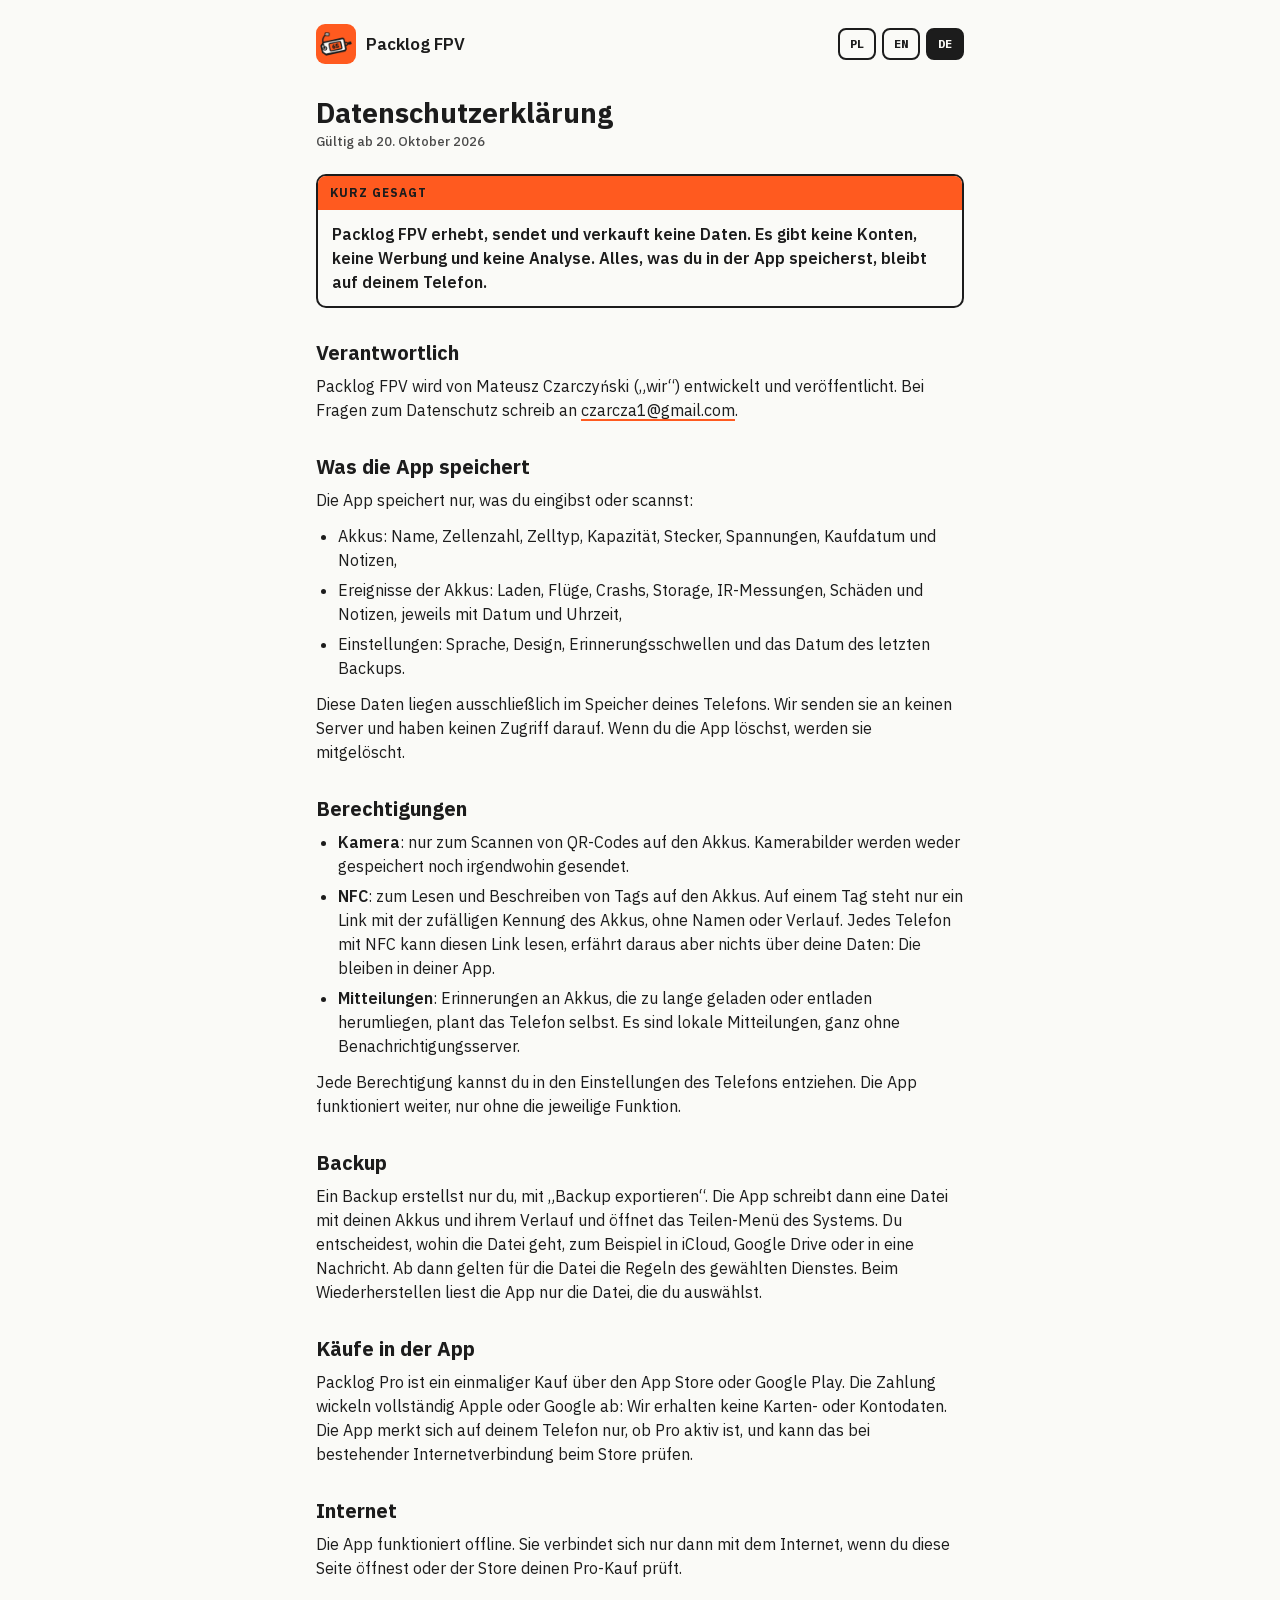
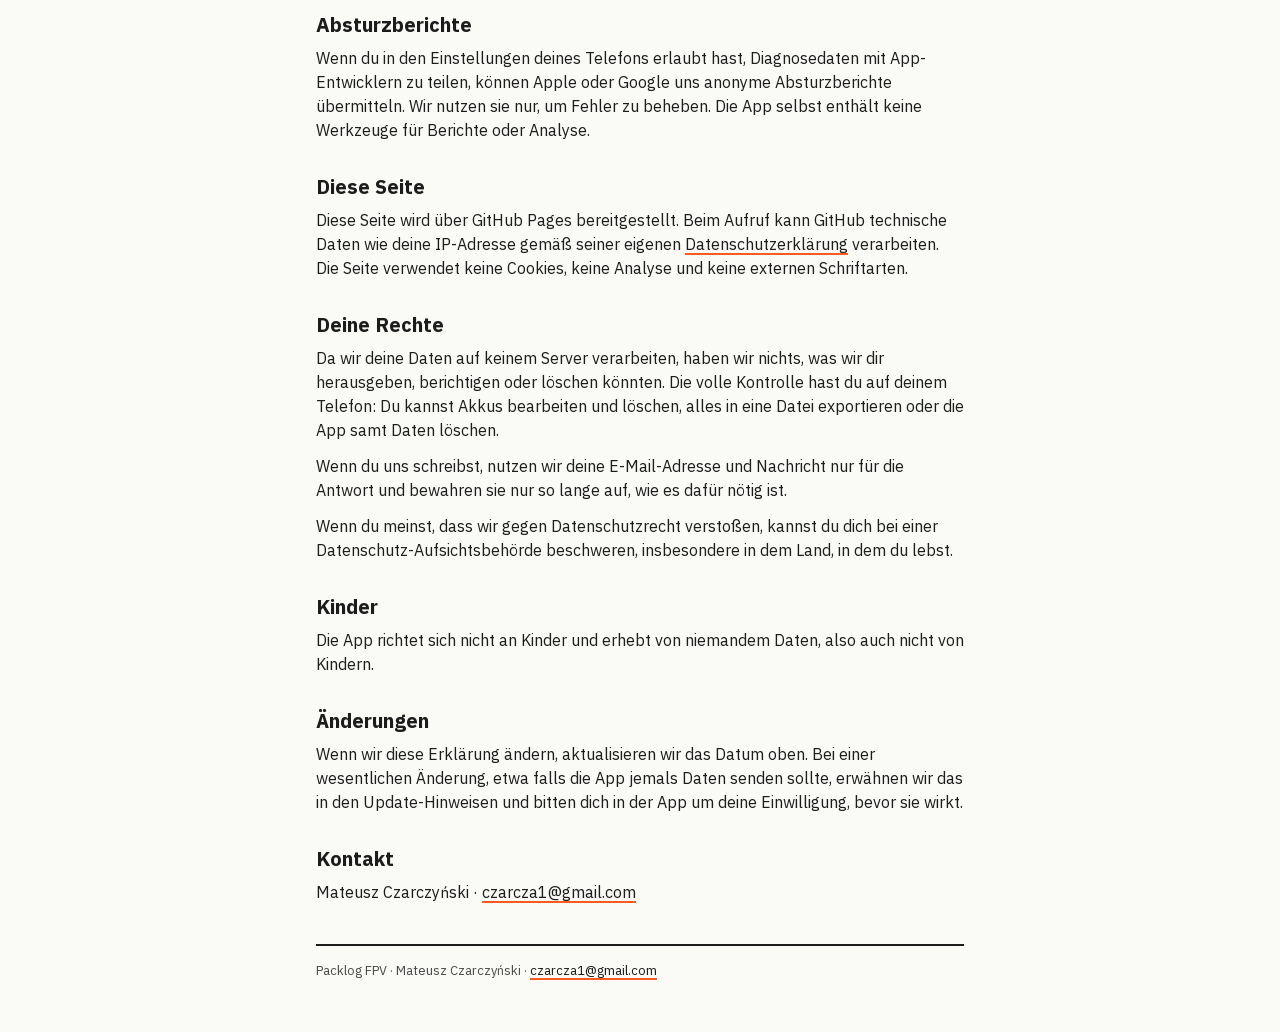
==== privacy/de/index.html @ f6e9d68c "feat: privacy policy in pl, en and de Co-Authored-By: Claude Opus 5.5 <noreply@anthropic.com>" ====
<!doctype html>
<html lang="de">
<head>
<meta charset="utf-8">
<meta name="viewport" content="width=device-width, initial-scale=1">
<meta name="color-scheme" content="light dark">
<title>Datenschutzerklärung · Packlog FPV</title>
<meta name="description" content="Datenschutzerklärung von Packlog FPV: Deine Daten bleiben auf deinem Telefon.">
<link rel="icon" type="image/png" href="../../assets/icon-64.png">
<link rel="apple-touch-icon" href="../../assets/icon-192.png">
<link rel="stylesheet" href="../../assets/style.css">
<link rel="canonical" href="https://czarczynski.github.io/packlog-fpv-site/privacy/de/"><link rel="alternate" hreflang="pl" href="https://czarczynski.github.io/packlog-fpv-site/privacy/pl/"><link rel="alternate" hreflang="en" href="https://czarczynski.github.io/packlog-fpv-site/privacy/en/"><link rel="alternate" hreflang="de" href="https://czarczynski.github.io/packlog-fpv-site/privacy/de/"><link rel="alternate" hreflang="x-default" href="https://czarczynski.github.io/packlog-fpv-site/privacy/">
</head>
<body>
<main class="page">
<header class="top"><a class="brand" href="../../"><img src="../../assets/icon-192.png" alt="">Packlog FPV</a><nav class="langs" aria-label="Language"><a href="../pl/" hreflang="pl" lang="pl">PL</a><a href="../en/" hreflang="en" lang="en">EN</a><span aria-current="page">DE</span></nav></header>
<h1>Datenschutzerklärung</h1>
<p class="meta">Gültig ab 20. Oktober 2026</p>
<div class="summary"><div class="bar">Kurz gesagt</div><p>Packlog FPV erhebt, sendet und verkauft keine Daten. Es gibt keine Konten, keine Werbung und keine Analyse. Alles, was du in der App speicherst, bleibt auf deinem Telefon.</p></div>
<section>
<h2>Verantwortlich</h2>
<p>Packlog FPV wird von Mateusz Czarczyński („wir“) entwickelt und veröffentlicht. Bei Fragen zum Datenschutz schreib an <a href="mailto:czarcza1@gmail.com">czarcza1@gmail.com</a>.</p>
</section>
<section>
<h2>Was die App speichert</h2>
<p>Die App speichert nur, was du eingibst oder scannst:</p><ul><li>Akkus: Name, Zellenzahl, Zelltyp, Kapazität, Stecker, Spannungen, Kaufdatum und Notizen,</li><li>Ereignisse der Akkus: Laden, Flüge, Crashs, Storage, IR-Messungen, Schäden und Notizen, jeweils mit Datum und Uhrzeit,</li><li>Einstellungen: Sprache, Design, Erinnerungsschwellen und das Datum des letzten Backups.</li></ul><p>Diese Daten liegen ausschließlich im Speicher deines Telefons. Wir senden sie an keinen Server und haben keinen Zugriff darauf. Wenn du die App löschst, werden sie mitgelöscht.</p>
</section>
<section>
<h2>Berechtigungen</h2>
<ul><li><strong>Kamera</strong>: nur zum Scannen von QR-Codes auf den Akkus. Kamerabilder werden weder gespeichert noch irgendwohin gesendet.</li><li><strong>NFC</strong>: zum Lesen und Beschreiben von Tags auf den Akkus. Auf einem Tag steht nur ein Link mit der zufälligen Kennung des Akkus, ohne Namen oder Verlauf. Jedes Telefon mit NFC kann diesen Link lesen, erfährt daraus aber nichts über deine Daten: Die bleiben in deiner App.</li><li><strong>Mitteilungen</strong>: Erinnerungen an Akkus, die zu lange geladen oder entladen herumliegen, plant das Telefon selbst. Es sind lokale Mitteilungen, ganz ohne Benachrichtigungsserver.</li></ul><p>Jede Berechtigung kannst du in den Einstellungen des Telefons entziehen. Die App funktioniert weiter, nur ohne die jeweilige Funktion.</p>
</section>
<section>
<h2>Backup</h2>
<p>Ein Backup erstellst nur du, mit „Backup exportieren“. Die App schreibt dann eine Datei mit deinen Akkus und ihrem Verlauf und öffnet das Teilen-Menü des Systems. Du entscheidest, wohin die Datei geht, zum Beispiel in iCloud, Google Drive oder in eine Nachricht. Ab dann gelten für die Datei die Regeln des gewählten Dienstes. Beim Wiederherstellen liest die App nur die Datei, die du auswählst.</p>
</section>
<section>
<h2>Käufe in der App</h2>
<p>Packlog Pro ist ein einmaliger Kauf über den App Store oder Google Play. Die Zahlung wickeln vollständig Apple oder Google ab: Wir erhalten keine Karten- oder Kontodaten. Die App merkt sich auf deinem Telefon nur, ob Pro aktiv ist, und kann das bei bestehender Internetverbindung beim Store prüfen.</p>
</section>
<section>
<h2>Internet</h2>
<p>Die App funktioniert offline. Sie verbindet sich nur dann mit dem Internet, wenn du diese Seite öffnest oder der Store deinen Pro-Kauf prüft.</p>
</section>
<section>
<h2>Absturzberichte</h2>
<p>Wenn du in den Einstellungen deines Telefons erlaubt hast, Diagnosedaten mit App-Entwicklern zu teilen, können Apple oder Google uns anonyme Absturzberichte übermitteln. Wir nutzen sie nur, um Fehler zu beheben. Die App selbst enthält keine Werkzeuge für Berichte oder Analyse.</p>
</section>
<section>
<h2>Diese Seite</h2>
<p>Diese Seite wird über GitHub Pages bereitgestellt. Beim Aufruf kann GitHub technische Daten wie deine IP-Adresse gemäß seiner eigenen <a href="https://docs.github.com/site-policy/privacy-policies/github-general-privacy-statement">Datenschutzerklärung</a> verarbeiten. Die Seite verwendet keine Cookies, keine Analyse und keine externen Schriftarten.</p>
</section>
<section>
<h2>Deine Rechte</h2>
<p>Da wir deine Daten auf keinem Server verarbeiten, haben wir nichts, was wir dir herausgeben, berichtigen oder löschen könnten. Die volle Kontrolle hast du auf deinem Telefon: Du kannst Akkus bearbeiten und löschen, alles in eine Datei exportieren oder die App samt Daten löschen.</p><p>Wenn du uns schreibst, nutzen wir deine E-Mail-Adresse und Nachricht nur für die Antwort und bewahren sie nur so lange auf, wie es dafür nötig ist.</p><p>Wenn du meinst, dass wir gegen Datenschutzrecht verstoßen, kannst du dich bei einer Datenschutz-Aufsichtsbehörde beschweren, insbesondere in dem Land, in dem du lebst.</p>
</section>
<section>
<h2>Kinder</h2>
<p>Die App richtet sich nicht an Kinder und erhebt von niemandem Daten, also auch nicht von Kindern.</p>
</section>
<section>
<h2>Änderungen</h2>
<p>Wenn wir diese Erklärung ändern, aktualisieren wir das Datum oben. Bei einer wesentlichen Änderung, etwa falls die App jemals Daten senden sollte, erwähnen wir das in den Update-Hinweisen und bitten dich in der App um deine Einwilligung, bevor sie wirkt.</p>
</section>
<section>
<h2>Kontakt</h2>
<p>Mateusz Czarczyński · <a href="mailto:czarcza1@gmail.com">czarcza1@gmail.com</a></p>
</section>
<footer><p>Packlog FPV · Mateusz Czarczyński · <a href="mailto:czarcza1@gmail.com">czarcza1@gmail.com</a></p></footer>
</main>
</body>
</html>
---- assets/style.css ----
@import url(fonts.css);

:root {
	color-scheme: light dark;
	--bg: #FAFAF7;
	--surface: #FFFFFF;
	--muted: #F0F0EE;
	--text: #1C1C1C;
	--light: #4A4A4A;
	--border: #1C1C1C;
	--primary: #FF5A1F;
	--on-primary: #1C1C1C;
	--on-secondary: #FFFFFF;
}

@media (prefers-color-scheme: dark) {
	:root {
		--bg: #121212;
		--surface: #1C1C1C;
		--muted: #2A2A2A;
		--text: #F2F2EF;
		--light: #B5B5B0;
		--border: #E6E6E3;
		--on-primary: #141414;
		--on-secondary: #141414;
	}
}

* { box-sizing: border-box; }

body {
	margin: 0;
	background: var(--bg);
	color: var(--text);
	font-family: 'IBM Plex Sans', system-ui, -apple-system, sans-serif;
	font-size: 16px;
	line-height: 24px;
	-webkit-text-size-adjust: 100%;
}

.page { max-width: 680px; margin: 0 auto; padding: 24px 16px 48px; }

.top { display: flex; align-items: center; justify-content: space-between; gap: 12px; flex-wrap: wrap; }
.brand { display: inline-flex; align-items: center; gap: 10px; color: var(--text); text-decoration: none; font-size: 17px; line-height: 22px; font-weight: 600; }
.brand img { width: 40px; height: 40px; border-radius: 9px; }

.langs { display: flex; gap: 6px; }
.langs a, .langs span {
	display: inline-flex; align-items: center; height: 32px; padding: 0 10px; border: 2px solid var(--border); border-radius: 8px;
	font-family: 'IBM Plex Mono', ui-monospace, monospace; font-size: 12px; line-height: 16px; font-weight: 700; color: var(--text); text-decoration: none;
}
.langs span { background: var(--text); color: var(--bg); }

h1 { margin: 32px 0 4px; font-size: 28px; line-height: 34px; font-weight: 700; }
h2 { margin: 32px 0 8px; font-size: 20px; line-height: 26px; font-weight: 700; }
.meta { margin: 0; font-size: 13px; line-height: 16px; font-weight: 500; color: var(--light); }

.summary { margin: 24px 0 0; border: 2px solid var(--border); border-radius: 10px; overflow: hidden; }
.summary .bar {
	padding: 9px 12px; background: var(--primary); color: var(--on-primary);
	font-size: 12px; line-height: 16px; font-weight: 700; letter-spacing: 0.96px; text-transform: uppercase;
}
.summary p { margin: 0; padding: 12px 14px; font-weight: 600; }

p { margin: 0 0 12px; }
ul { margin: 0 0 12px; padding-left: 22px; }
li { margin: 0 0 6px; }
strong { font-weight: 600; }
a { color: var(--text); text-decoration-color: var(--primary); text-decoration-thickness: 2px; text-underline-offset: 3px; }

.links { display: flex; flex-direction: column; gap: 8px; margin: 24px 0 0; padding: 0; list-style: none; }
.links a {
	display: flex; align-items: center; justify-content: space-between; min-height: 56px; padding: 8px 14px;
	border: 2px solid var(--border); border-radius: 10px; text-decoration: none; font-weight: 600;
}
.links a span { font-family: 'IBM Plex Mono', ui-monospace, monospace; font-size: 12px; font-weight: 700; color: var(--light); }

.hero { display: flex; flex-direction: column; align-items: flex-start; gap: 12px; margin-top: 32px; }
.hero img { width: 96px; height: 96px; border-radius: 22px; }
.hero p { margin: 0; color: var(--light); }

footer { margin-top: 40px; padding-top: 16px; border-top: 2px solid var(--border); font-size: 13px; line-height: 18px; color: var(--light); }
footer p { margin: 0 0 4px; }
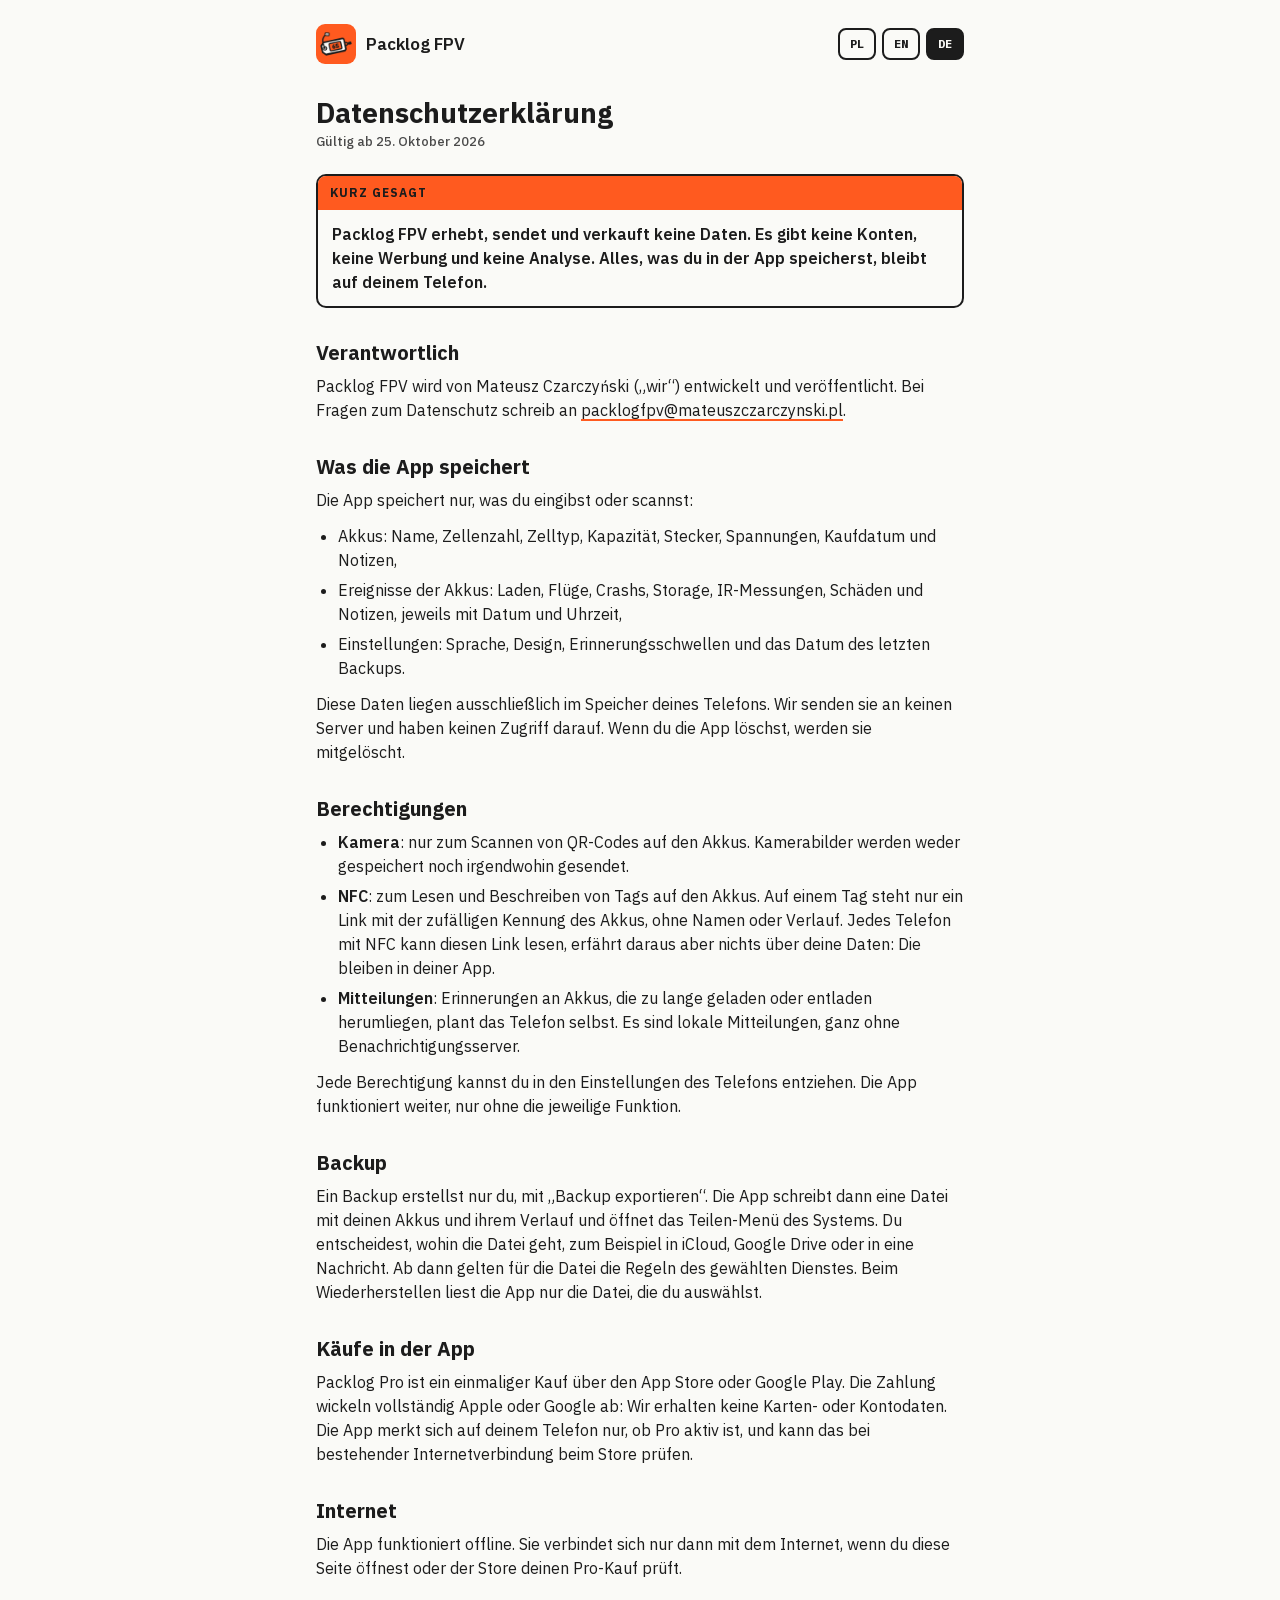
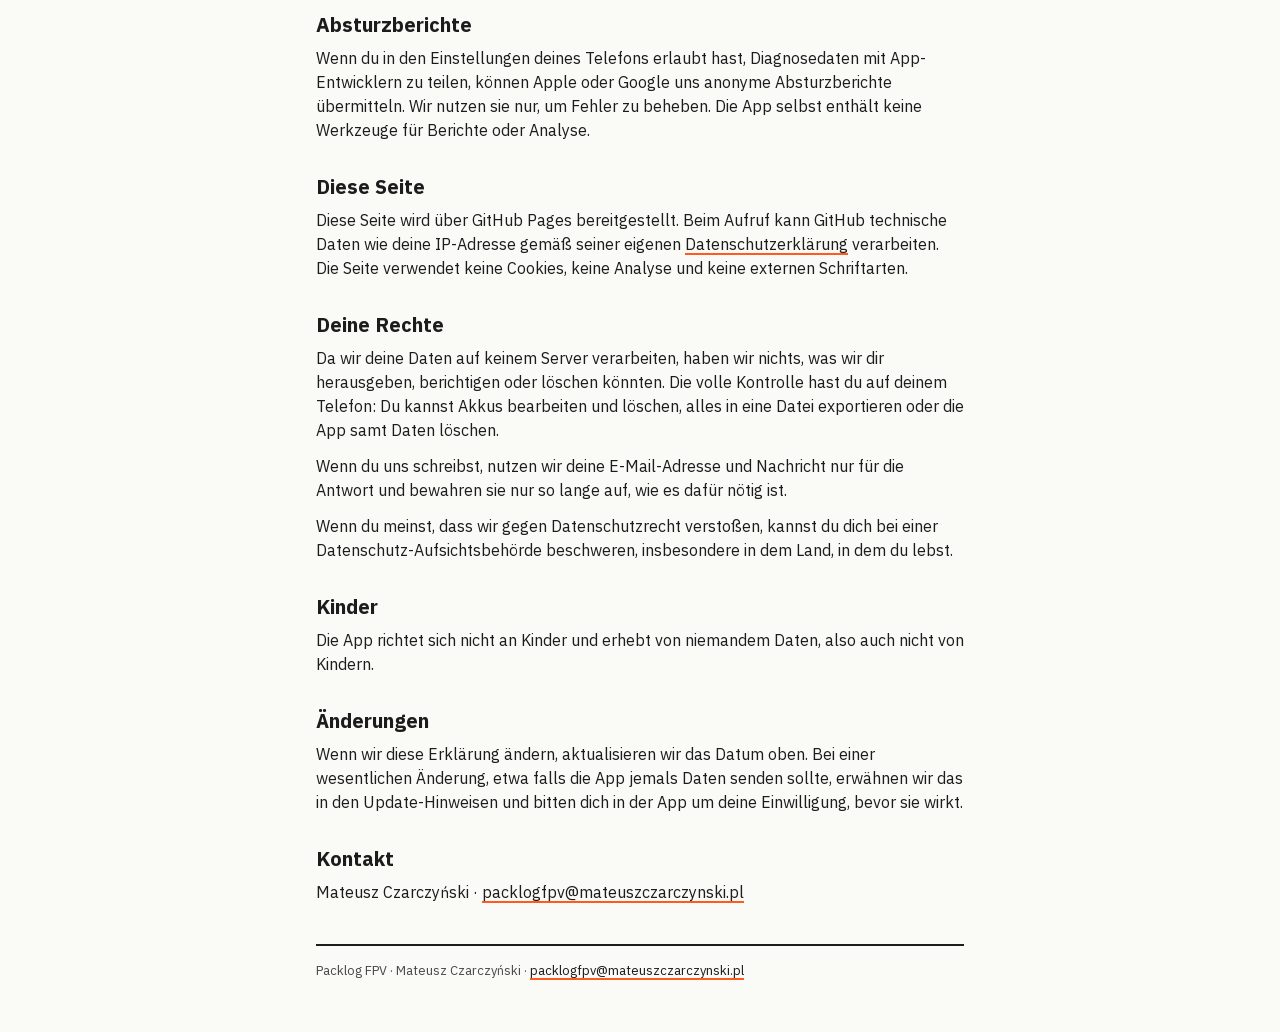
==== commit 9578a8f2: "feat: support page and the app's own contact address Co-Authored-By: Claude Opus 5.5 <noreply@anthro" ====
--- a/privacy/de/index.html
+++ b/privacy/de/index.html
@@ -15,11 +15,11 @@
 <main class="page">
 <header class="top"><a class="brand" href="../../"><img src="../../assets/icon-192.png" alt="">Packlog FPV</a><nav class="langs" aria-label="Language"><a href="../pl/" hreflang="pl" lang="pl">PL</a><a href="../en/" hreflang="en" lang="en">EN</a><span aria-current="page">DE</span></nav></header>
 <h1>Datenschutzerklärung</h1>
-<p class="meta">Gültig ab 20. Oktober 2026</p>
+<p class="meta">Gültig ab 25. Oktober 2026</p>
 <div class="summary"><div class="bar">Kurz gesagt</div><p>Packlog FPV erhebt, sendet und verkauft keine Daten. Es gibt keine Konten, keine Werbung und keine Analyse. Alles, was du in der App speicherst, bleibt auf deinem Telefon.</p></div>
 <section>
 <h2>Verantwortlich</h2>
-<p>Packlog FPV wird von Mateusz Czarczyński („wir“) entwickelt und veröffentlicht. Bei Fragen zum Datenschutz schreib an <a href="mailto:czarcza1@gmail.com">czarcza1@gmail.com</a>.</p>
+<p>Packlog FPV wird von Mateusz Czarczyński („wir“) entwickelt und veröffentlicht. Bei Fragen zum Datenschutz schreib an <a href="mailto:packlogfpv@mateuszczarczynski.pl">packlogfpv@mateuszczarczynski.pl</a>.</p>
 </section>
 <section>
 <h2>Was die App speichert</h2>
@@ -63,9 +63,9 @@
 </section>
 <section>
 <h2>Kontakt</h2>
-<p>Mateusz Czarczyński · <a href="mailto:czarcza1@gmail.com">czarcza1@gmail.com</a></p>
+<p>Mateusz Czarczyński · <a href="mailto:packlogfpv@mateuszczarczynski.pl">packlogfpv@mateuszczarczynski.pl</a></p>
 </section>
-<footer><p>Packlog FPV · Mateusz Czarczyński · <a href="mailto:czarcza1@gmail.com">czarcza1@gmail.com</a></p></footer>
+<footer><p>Packlog FPV · Mateusz Czarczyński · <a href="mailto:packlogfpv@mateuszczarczynski.pl">packlogfpv@mateuszczarczynski.pl</a></p></footer>
 </main>
 </body>
 </html>
